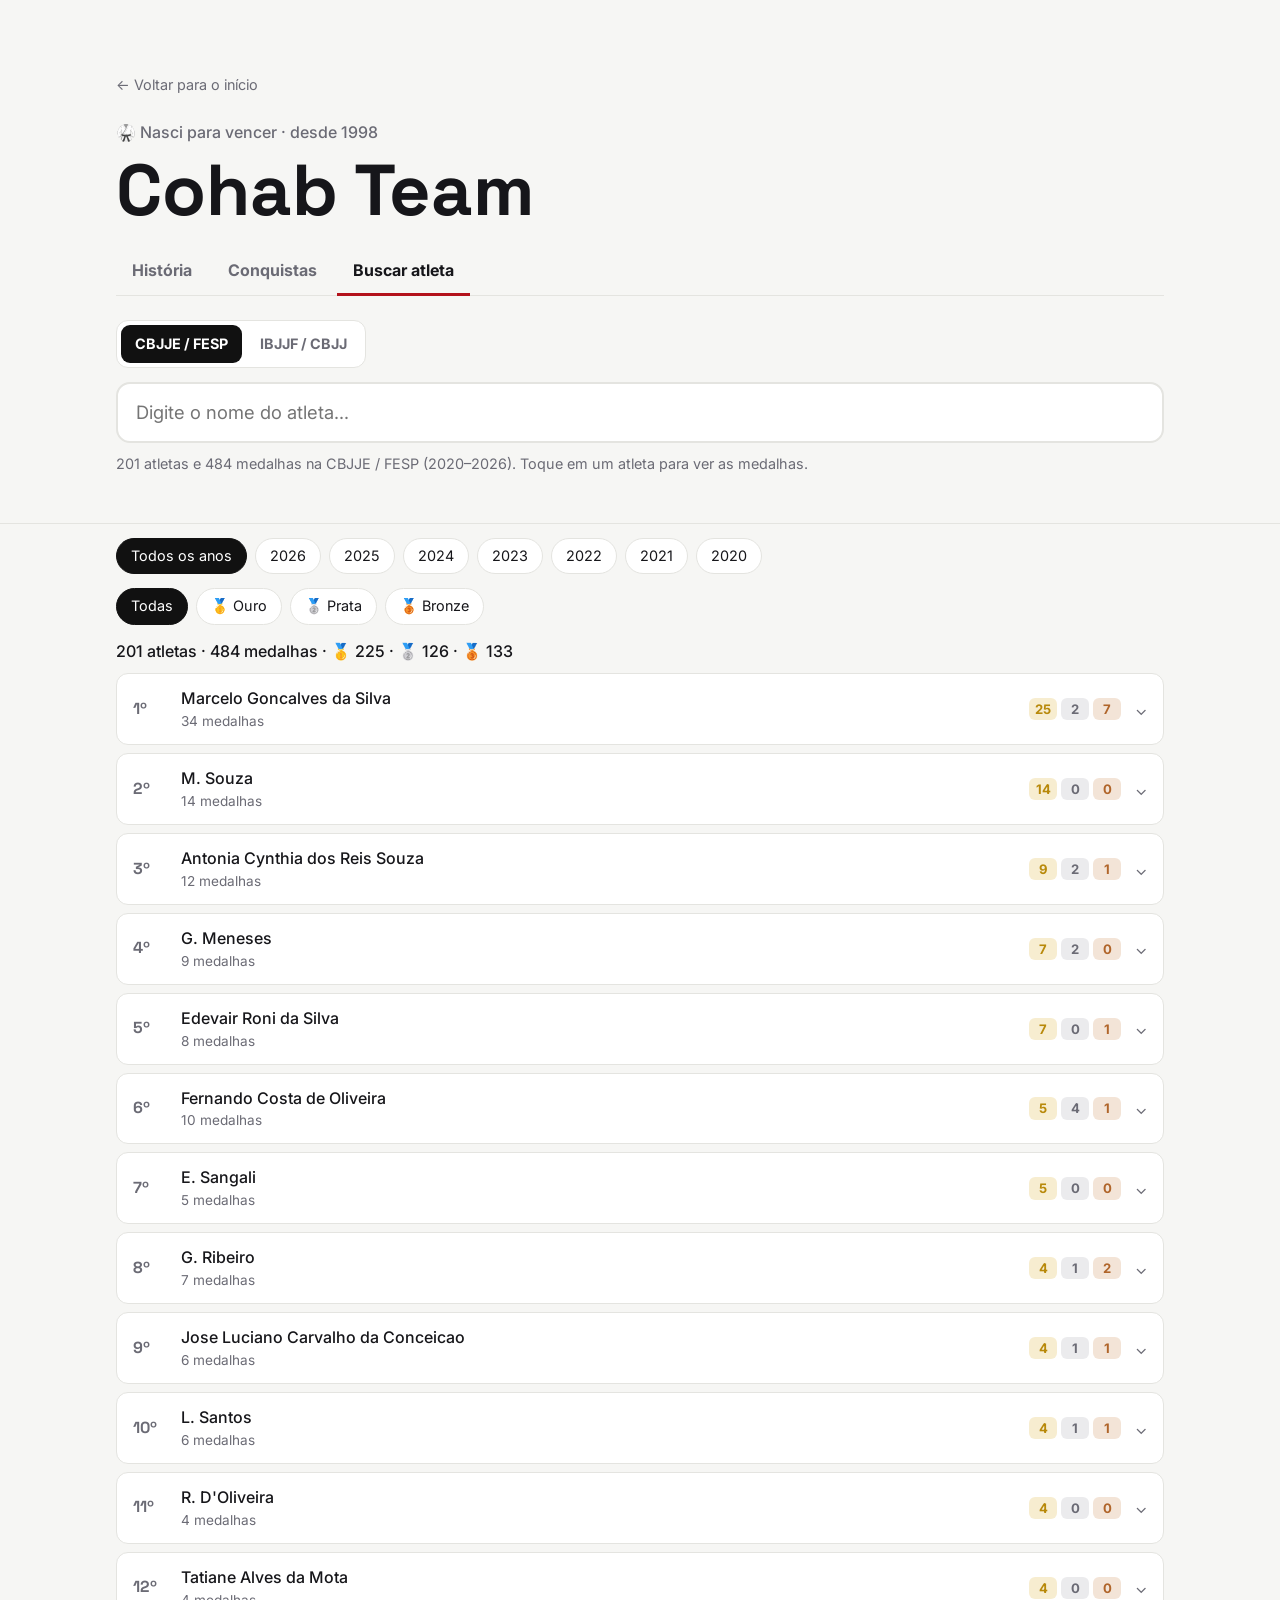
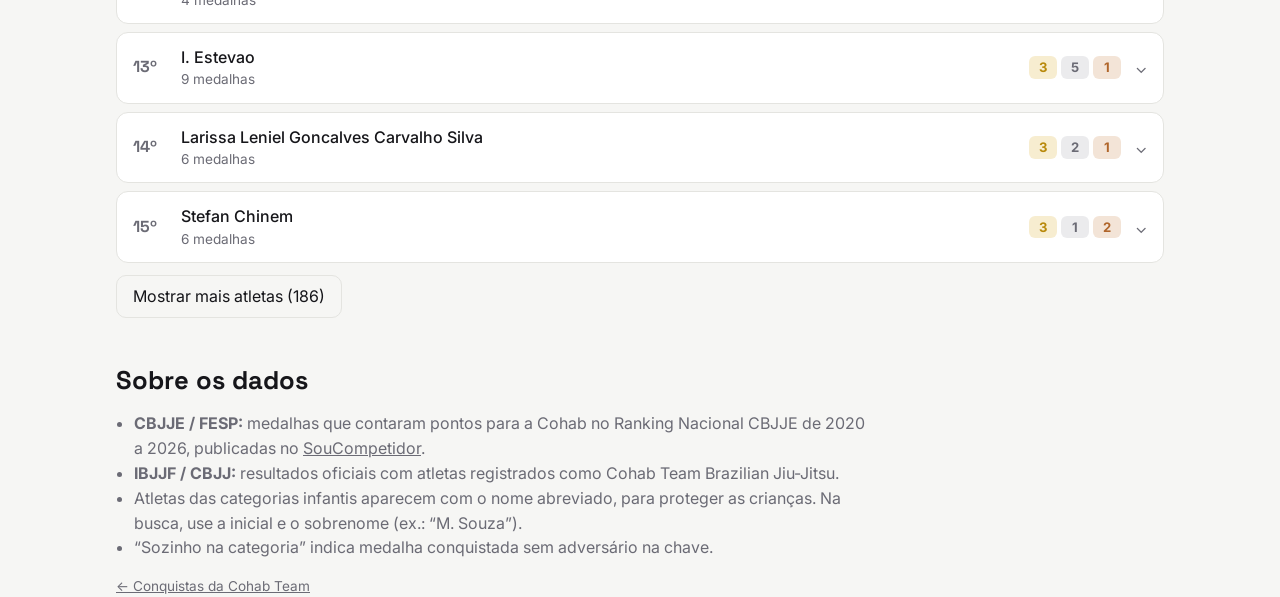
==== atletas.html @ c7e408d5 "Página Minha história, conquistas da Cohab e busca de atletas - historia.html: história pessoal em c" ====
<!doctype html>
<html lang="pt-BR">
<head>
  <meta charset="utf-8">
  <meta name="viewport" content="width=device-width, initial-scale=1">
  <title>Buscar atleta · Cohab Team</title>
  <meta name="description" content="Busque atletas da Cohab Team e veja as medalhas na CBJJE e na IBJJF.">
  <link rel="preconnect" href="https://fonts.googleapis.com">
  <link rel="preconnect" href="https://fonts.gstatic.com" crossorigin>
  <link href="https://fonts.googleapis.com/css2?family=Inter:wght@400;500;700&family=Space+Grotesk:wght@500;700&display=swap" rel="stylesheet">
  <link rel="stylesheet" href="style.css?v=8">
</head>
<body>
  <header class="hero">
    <div class="container">
      <a class="back" href="./">← Voltar para o início</a>
      <p class="eyebrow">🥋 Nasci para vencer · desde 1998</p>
      <h1>Cohab Team</h1>
      <nav class="page-tabs" aria-label="Seções da Cohab Team">
        <a href="cohab.html">História</a>
        <a href="conquistas.html">Conquistas</a>
        <a href="atletas.html" aria-current="page">Buscar atleta</a>
      </nav>

      <div class="source-switch" id="source" role="tablist" aria-label="Federação">
        <button role="tab" data-src="cbjje" aria-selected="true">CBJJE / FESP</button>
        <button role="tab" data-src="ibjjf" aria-selected="false">IBJJF / CBJJ</button>
      </div>

      <label class="big-search">
        <span class="visually-hidden">Nome do atleta</span>
        <input id="q" type="search" placeholder="Digite o nome do atleta…" autocomplete="off">
      </label>
      <p class="muted search-hint" id="hint"></p>
    </div>
  </header>

  <main class="container">
    <div class="chips" id="f-year" role="group" aria-label="Ano"></div>
    <div class="chips" id="f-place" role="group" aria-label="Medalha">
      <button data-v="all" aria-pressed="true">Todas</button>
      <button data-v="1" aria-pressed="false">🥇 Ouro</button>
      <button data-v="2" aria-pressed="false">🥈 Prata</button>
      <button data-v="3" aria-pressed="false">🥉 Bronze</button>
    </div>

    <p class="explorer-summary" id="summary" aria-live="polite"></p>
    <div class="athletes" id="list"></div>
    <button class="more" id="more" hidden>Mostrar mais atletas</button>

    <section class="block sources">
      <h2>Sobre os dados</h2>
      <ul>
        <li><strong>CBJJE / FESP:</strong> medalhas que contaram pontos para a Cohab no Ranking Nacional CBJJE de 2020 a 2026, publicadas no <a href="https://soucompetidor.com.br/pt-br/ranking/lista-organizadores/" target="_blank" rel="noopener">SouCompetidor</a>.</li>
        <li><strong>IBJJF / CBJJ:</strong> resultados oficiais com atletas registrados como Cohab Team Brazilian Jiu-Jitsu.</li>
        <li>Atletas das categorias infantis aparecem com o nome abreviado, para proteger as crianças. Na busca, use a inicial e o sobrenome (ex.: “M. Souza”).</li>
        <li>“Sozinho na categoria” indica medalha conquistada sem adversário na chave.</li>
      </ul>
    </section>
  </main>

  <footer class="container muted">
    <a href="conquistas.html">← Conquistas da Cohab Team</a>
  </footer>

  <script src="atletas.js"></script>
</body>
</html>
---- style.css ----
:root {
  --bg: #f6f6f4;
  --surface: #ffffff;
  --text: #16161a;
  --muted: #6b6b75;
  --border: #e4e4e0;
  --accent: #111111;
  --accent-text: #ffffff;
  --radius: 14px;
}

@media (prefers-color-scheme: dark) {
  :root {
    --bg: #0f0f12;
    --surface: #18181d;
    --text: #ececf1;
    --muted: #9a9aa6;
    --border: #2a2a31;
    --accent: #ececf1;
    --accent-text: #0f0f12;
  }
}

* { box-sizing: border-box; }

body {
  margin: 0;
  background: var(--bg);
  color: var(--text);
  font-family: Inter, system-ui, sans-serif;
  line-height: 1.55;
}

h1, h2, h3 { font-family: "Space Grotesk", Inter, sans-serif; line-height: 1.15; }

a { color: inherit; }

.container { max-width: 1080px; margin: 0 auto; padding: 0 16px; }

.muted { color: var(--muted); }

/* Topo / apresentação */
.hero { padding: 72px 0 48px; border-bottom: 1px solid var(--border); }
.eyebrow { margin: 0; color: var(--muted); font-weight: 500; }
.hero h1 { font-size: clamp(2.5rem, 7vw, 4.5rem); margin: 4px 0 16px; }
.bio { max-width: 680px; font-size: 1.05rem; margin: 0 0 24px; }
.bio p { margin: 0 0 12px; }
.bio p:first-child { font-size: 1.2rem; }
.tags { display: flex; flex-wrap: wrap; gap: 8px; list-style: none; padding: 0; margin: 0; }
.tags a {
  display: inline-block;
  background: var(--surface);
  border: 1px solid var(--border);
  border-radius: 999px;
  padding: 6px 14px;
  font-size: .9rem;
  text-decoration: none;
  transition: border-color .15s ease, transform .15s ease;
}
.tags a:hover { border-color: var(--muted); transform: translateY(-1px); }

.social { display: flex; flex-wrap: wrap; gap: 10px; margin-top: 20px; }
.social a {
  display: inline-flex;
  align-items: center;
  gap: 8px;
  background: var(--accent);
  color: var(--accent-text);
  border-radius: 10px;
  padding: 10px 16px;
  font-weight: 500;
  font-size: .95rem;
  text-decoration: none;
  transition: opacity .15s ease, transform .15s ease;
}
.social a:hover { opacity: .85; transform: translateY(-1px); }
.social svg { width: 18px; height: 18px; fill: currentColor; }

/* Notícias */
.news-head {
  display: flex;
  flex-wrap: wrap;
  align-items: baseline;
  justify-content: space-between;
  gap: 8px;
  margin-top: 40px;
}
.news-head h2 { margin: 0; font-size: 1.8rem; }
.news-head p { margin: 0; font-size: .9rem; }

.filters { display: flex; flex-wrap: wrap; gap: 8px; margin: 20px 0 8px; }
.filters button {
  font: inherit;
  font-size: .9rem;
  cursor: pointer;
  background: var(--surface);
  color: var(--text);
  border: 1px solid var(--border);
  border-radius: 999px;
  padding: 6px 14px;
}
.filters button[aria-pressed="true"] {
  background: var(--accent);
  color: var(--accent-text);
  border-color: var(--accent);
}

.topic h3 { font-size: 1.25rem; margin: 32px 0 12px; }
.topic-links { display: flex; flex-wrap: wrap; gap: 8px 16px; margin: -4px 0 14px; font-size: .9rem; }
.topic-links a { color: var(--muted); text-decoration: underline; text-underline-offset: 3px; }
.topic-links a:hover { color: var(--text); }

.grid {
  display: grid;
  grid-template-columns: repeat(auto-fill, minmax(280px, 1fr));
  gap: 14px;
}

.card {
  display: flex;
  flex-direction: column;
  justify-content: space-between;
  gap: 16px;
  background: var(--surface);
  border: 1px solid var(--border);
  border-radius: var(--radius);
  padding: 18px;
  text-decoration: none;
  transition: transform .15s ease, border-color .15s ease;
}
.card:hover { transform: translateY(-2px); border-color: var(--muted); }
.card h4 { margin: 0; font-size: 1rem; font-weight: 500; }
.card .meta { font-size: .8rem; color: var(--muted); }

footer { padding: 48px 16px; font-size: .85rem; }

/* Página da Cohab Team */
.back { display: inline-block; margin-bottom: 24px; color: var(--muted); text-decoration: none; font-size: .9rem; }
.back:hover { color: var(--text); }
.tags span {
  display: inline-block;
  background: var(--surface);
  border: 1px solid var(--border);
  border-radius: 999px;
  padding: 6px 14px;
  font-size: .9rem;
}

.stats { display: flex; flex-wrap: wrap; gap: 12px; list-style: none; padding: 0; margin: 8px 0 0; }
.stats li {
  flex: 1 1 160px;
  background: var(--surface);
  border: 1px solid var(--border);
  border-radius: var(--radius);
  padding: 16px 18px;
}
.stats strong { display: block; font-family: "Space Grotesk", Inter, sans-serif; font-size: 1.8rem; }
.stats span { color: var(--muted); font-size: .9rem; }

.block { margin-top: 48px; max-width: 760px; }
.block h2 { font-size: 1.6rem; margin: 0 0 12px; }

.timeline { list-style: none; padding: 0; margin: 0; border-left: 2px solid var(--border); }
.timeline li { display: grid; grid-template-columns: 64px 1fr; gap: 12px; padding: 0 0 24px 20px; position: relative; }
.timeline li::before {
  content: "";
  position: absolute;
  left: -7px;
  top: 6px;
  width: 12px;
  height: 12px;
  border-radius: 50%;
  background: var(--accent);
}
.timeline time { font-family: "Space Grotesk", Inter, sans-serif; font-weight: 700; }
.timeline h3 { margin: 0 0 4px; font-size: 1.05rem; }
.timeline p { margin: 0; }

.button {
  display: inline-block;
  background: var(--accent);
  color: var(--accent-text);
  border-radius: 10px;
  padding: 10px 16px;
  font-weight: 500;
  text-decoration: none;
}
.sources ul { padding-left: 18px; color: var(--muted); }
.sources a { color: var(--muted); }

.subhead { font-size: 1.1rem; margin: 24px 0 8px; }
.checklist { padding-left: 0; list-style: none; margin: 0; }
.checklist li { position: relative; padding: 0 0 10px 26px; }
.checklist li::before { content: "🥇"; position: absolute; left: 0; top: 0; font-size: .9rem; }

.videos { display: grid; gap: 20px; }
.video { margin: 0; }
.video-frame {
  position: relative;
  aspect-ratio: 16 / 9;
  border-radius: var(--radius);
  overflow: hidden;
  background: var(--surface);
  border: 1px solid var(--border);
}
.video-frame iframe { position: absolute; inset: 0; width: 100%; height: 100%; border: 0; }
.video figcaption { display: flex; flex-direction: column; margin-top: 8px; }
.video figcaption span { color: var(--muted); font-size: .85rem; }

/* Destaque da Cohab Team na página inicial */
.feature {
  position: relative;
  display: block;
  margin-top: 32px;
  overflow: hidden;
  border-radius: 20px;
  background:
    radial-gradient(120% 140% at 100% 0%, #3a0d0d 0%, transparent 55%),
    linear-gradient(135deg, #141414 0%, #050505 100%);
  color: #f5f5f5;
  text-decoration: none;
  border: 1px solid #2a2a2a;
  transition: transform .2s ease, box-shadow .2s ease;
}
.feature:hover { transform: translateY(-3px); box-shadow: 0 18px 40px rgba(0, 0, 0, .35); }
.feature-body { padding: 32px 28px 28px; }
.feature-eyebrow { margin: 0 0 6px; color: #e2a3a3; font-weight: 500; font-size: .95rem; }
.feature-title {
  margin: 0 0 12px;
  font-family: "Space Grotesk", Inter, sans-serif;
  font-size: clamp(2.4rem, 8vw, 4rem);
  letter-spacing: -.02em;
  line-height: 1;
}
.feature-text { max-width: 620px; margin: 0 0 22px; color: #cfcfcf; font-size: 1.05rem; }
.feature-stats { display: flex; flex-wrap: wrap; gap: 10px 28px; list-style: none; padding: 0; margin: 0 0 24px; }
.feature-stats strong { display: block; font-family: "Space Grotesk", Inter, sans-serif; font-size: 1.8rem; color: #fff; }
.feature-stats span { color: #a8a8a8; font-size: .85rem; }
.feature-cta {
  display: inline-block;
  background: #f5f5f5;
  color: #0a0a0a;
  border-radius: 10px;
  padding: 10px 16px;
  font-weight: 700;
}
.feature:hover .feature-cta { background: #ffffff; }

/* Faixa preta com a ponta vermelha */
.belt { height: 14px; background: #000; border-top: 1px solid #2a2a2a; position: relative; }
.belt span {
  position: absolute;
  right: 12%;
  top: 0;
  bottom: 0;
  width: 18%;
  background: #b3121b;
}

/* Linhagem do jiu-jitsu */
.lineage { list-style: none; padding: 0; margin: 16px 0; display: flex; flex-direction: column; align-items: flex-start; }
.lineage li {
  background: var(--surface);
  border: 1px solid var(--border);
  border-radius: 10px;
  padding: 8px 14px;
  font-weight: 500;
}
.lineage li + li { margin-top: 26px; position: relative; }
.lineage li + li::before {
  content: "↓";
  position: absolute;
  left: 18px;
  top: -24px;
  color: #b3121b;
  font-weight: 700;
}
.lineage .lineage-dan { background: #0a0a0a; color: #fff; border-color: #b3121b; font-weight: 700; }

/* Página Minha história */
.chapter-tag { margin: 0 0 4px; color: var(--muted); font-weight: 500; font-size: .9rem; }
.family { grid-template-columns: repeat(auto-fill, minmax(160px, 1fr)); margin-top: 14px; }
.family .card { gap: 4px; }
.goals li::before { content: "🎯"; }

.story-link {
  display: inline-flex;
  align-items: center;
  gap: 8px;
  margin: 0 0 20px;
  font-weight: 700;
  color: var(--text);
  text-decoration: none;
  border-bottom: 2px solid #b3121b;
  padding-bottom: 2px;
}
.story-link:hover { color: #b3121b; }

/* Abas da Cohab Team */
.page-tabs { display: flex; gap: 4px; margin: 4px 0 24px; border-bottom: 1px solid var(--border); }
.page-tabs a {
  padding: 10px 16px;
  color: var(--muted);
  text-decoration: none;
  font-weight: 700;
  border-bottom: 3px solid transparent;
  margin-bottom: -1px;
}
.page-tabs a:hover { color: var(--text); }
.page-tabs a[aria-current="page"] { color: var(--text); border-bottom-color: #b3121b; }

/* Página de conquistas */
.block.wide { max-width: none; }
.chips { display: flex; flex-wrap: wrap; gap: 8px; margin: 14px 0; }
.chips button {
  font: inherit;
  font-size: .9rem;
  cursor: pointer;
  background: var(--surface);
  color: var(--text);
  border: 1px solid var(--border);
  border-radius: 999px;
  padding: 6px 14px;
}
.chips button[aria-pressed="true"] { background: var(--accent); color: var(--accent-text); border-color: var(--accent); }

.m { display: inline-block; min-width: 28px; text-align: center; border-radius: 6px; padding: 1px 6px; font-weight: 700; font-size: .82rem; }
.m.g { background: #d4a51433; color: #b8890a; }
.m.s { background: #9a9aa633; color: var(--muted); }
.m.b { background: #c27a3a33; color: #b0652a; }
.medal-row { display: inline-flex; gap: 4px; flex-shrink: 0; }

.season-chart { display: flex; align-items: flex-end; gap: 10px; height: 260px; margin-top: 8px; }
.season-col {
  flex: 1;
  height: 100%;
  display: flex;
  flex-direction: column;
  align-items: center;
  justify-content: flex-end;
  gap: 4px;
  background: none;
  border: 0;
  padding: 0;
  cursor: pointer;
  color: var(--text);
  font: inherit;
}
.season-col b { font-family: "Space Grotesk", Inter, sans-serif; font-size: 1rem; }
.season-bar {
  width: 100%;
  max-width: 64px;
  display: flex;
  flex-direction: column-reverse;
  border-radius: 8px 8px 0 0;
  overflow: hidden;
  transition: height .4s ease, opacity .2s ease;
  opacity: .55;
}
.season-col[aria-pressed="true"] .season-bar, .season-col:hover .season-bar { opacity: 1; }
.seg { display: block; min-height: 2px; }
.seg.gold { background: #d4a514; }
.seg.silver { background: #a7a7b0; }
.seg.bronze { background: #c27a3a; }
.season-year { font-weight: 700; font-size: .9rem; }
.season-rank { color: var(--muted); font-size: .78rem; }
.season-detail {
  display: flex;
  flex-wrap: wrap;
  align-items: center;
  gap: 8px 16px;
  margin-top: 16px;
  padding: 14px 18px;
  background: var(--surface);
  border: 1px solid var(--border);
  border-radius: var(--radius);
}
.season-detail span:not(.m):not(.medal-row) { color: var(--muted); }
.season-detail a { margin-left: auto; color: var(--text); font-weight: 500; }

.result-list { display: flex; flex-direction: column; gap: 8px; }
.result {
  display: flex;
  align-items: center;
  gap: 14px;
  padding: 12px 16px;
  background: var(--surface);
  border: 1px solid var(--border);
  border-radius: 12px;
  text-decoration: none;
  transition: border-color .15s ease;
}
.result:hover { border-color: var(--muted); }
.result-pos { font-family: "Space Grotesk", Inter, sans-serif; font-weight: 700; font-size: 1.2rem; min-width: 36px; }
.result-pos.medal { font-size: 1.4rem; }
.result-main { flex: 1; min-width: 0; display: flex; flex-direction: column; }
.result-main strong { font-weight: 500; }
.result-main span { color: var(--muted); font-size: .85rem; }
.tier { color: var(--muted); font-size: .8rem; border: 1px solid var(--border); border-radius: 999px; padding: 2px 10px; flex-shrink: 0; }
.p1 { color: #b8890a; } .p2 { color: var(--muted); } .p3 { color: #b0652a; } .p4 { color: var(--text); }

.rank-grid { grid-template-columns: repeat(auto-fill, minmax(220px, 1fr)); }
.rank-card { gap: 8px; }
.rank-pos { font-family: "Space Grotesk", Inter, sans-serif; font-size: 2rem; font-weight: 700; line-height: 1; }

.search {
  width: 100%;
  font: inherit;
  padding: 10px 14px;
  border-radius: 10px;
  border: 1px solid var(--border);
  background: var(--surface);
  color: var(--text);
}
.explorer-summary { margin: 14px 0 10px; font-weight: 500; }
.more {
  margin-top: 12px;
  font: inherit;
  cursor: pointer;
  background: none;
  color: var(--text);
  border: 1px solid var(--border);
  border-radius: 10px;
  padding: 8px 16px;
}

@media (max-width: 600px) {
  .result { flex-wrap: wrap; row-gap: 6px; }
  .result-main { flex: 1 1 calc(100% - 60px); }
  .result .medal-row, .result .tier { margin-left: 50px; }
  .season-chart { gap: 4px; }
  .season-col b { font-size: .85rem; }
}

/* Busca de atletas */
.visually-hidden { position: absolute; width: 1px; height: 1px; overflow: hidden; clip: rect(0 0 0 0); white-space: nowrap; }
.source-switch {
  display: inline-flex;
  padding: 4px;
  gap: 4px;
  background: var(--surface);
  border: 1px solid var(--border);
  border-radius: 12px;
  margin-bottom: 14px;
}
.source-switch button {
  font: inherit;
  font-weight: 700;
  font-size: .9rem;
  cursor: pointer;
  border: 0;
  border-radius: 9px;
  padding: 8px 14px;
  background: none;
  color: var(--muted);
}
.source-switch button[aria-selected="true"] { background: var(--accent); color: var(--accent-text); }
.big-search input {
  width: 100%;
  font: inherit;
  font-size: 1.15rem;
  padding: 14px 18px;
  border-radius: 14px;
  border: 2px solid var(--border);
  background: var(--surface);
  color: var(--text);
}
.big-search input:focus { outline: none; border-color: #b3121b; }
.search-hint { margin: 10px 0 0; font-size: .9rem; }

.athletes { display: flex; flex-direction: column; gap: 8px; }
.athlete { background: var(--surface); border: 1px solid var(--border); border-radius: 12px; overflow: hidden; }
.athlete-head {
  width: 100%;
  display: flex;
  align-items: center;
  gap: 14px;
  padding: 12px 16px;
  background: none;
  border: 0;
  color: var(--text);
  font: inherit;
  text-align: left;
  cursor: pointer;
}
.athlete-rank { font-family: "Space Grotesk", Inter, sans-serif; font-weight: 700; color: var(--muted); min-width: 34px; }
.chev { color: var(--muted); transition: transform .2s ease; }
.athlete-head[aria-expanded="true"] .chev { transform: rotate(180deg); }
.athlete-body { border-top: 1px solid var(--border); padding: 6px 8px 10px; }
.athlete-medal {
  display: flex;
  align-items: center;
  gap: 12px;
  padding: 8px;
  border-radius: 8px;
  text-decoration: none;
}
.athlete-medal:hover { background: var(--bg); }
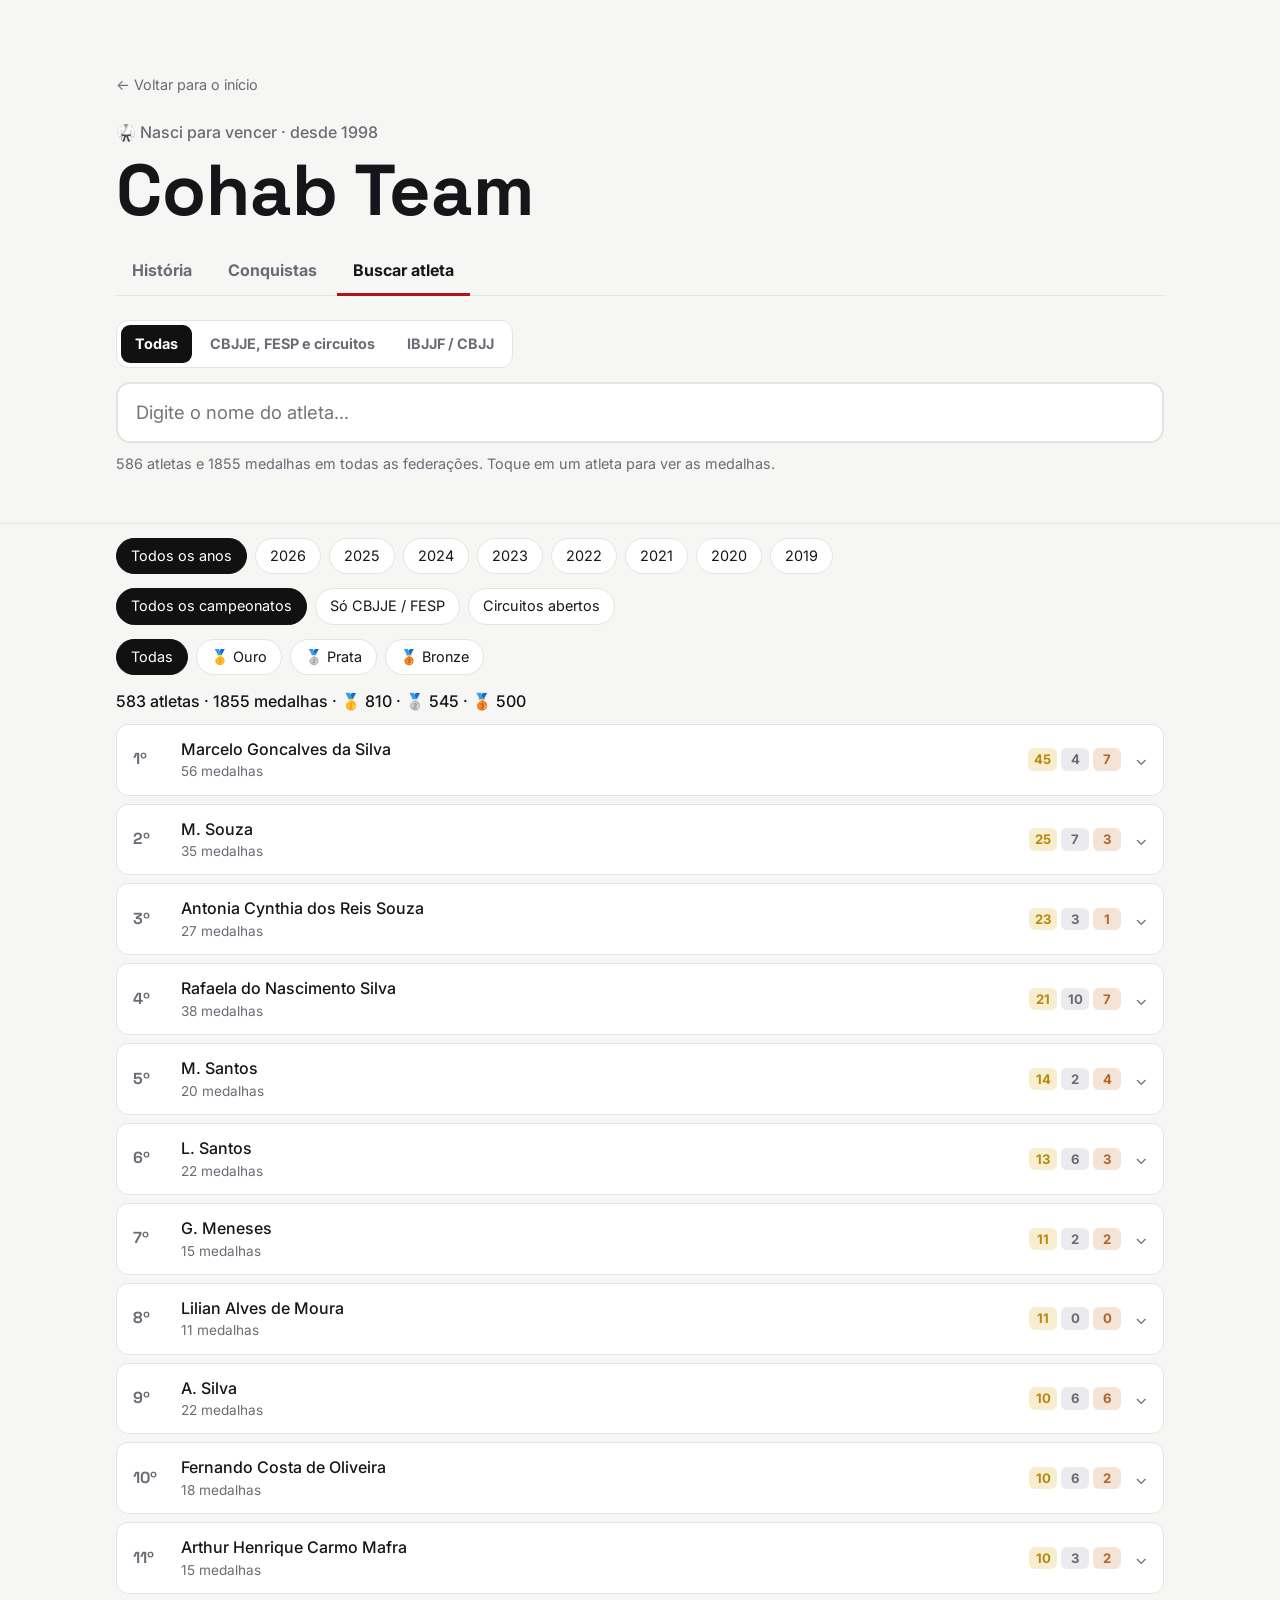
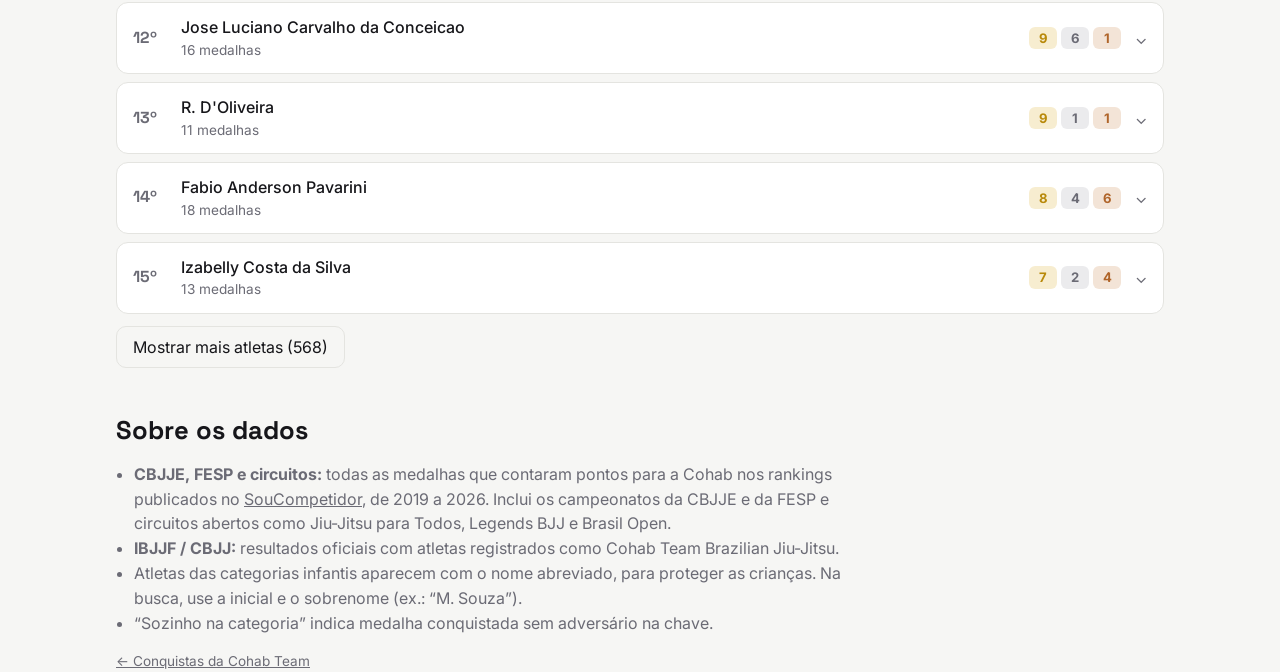
==== commit f8612f18: "Conquistas da Cohab: panorama por ano, federações, ranking de atletas e busca em todas as fontes - N" ====
--- a/atletas.html
+++ b/atletas.html
@@ -8,7 +8,7 @@
   <link rel="preconnect" href="https://fonts.googleapis.com">
   <link rel="preconnect" href="https://fonts.gstatic.com" crossorigin>
   <link href="https://fonts.googleapis.com/css2?family=Inter:wght@400;500;700&family=Space+Grotesk:wght@500;700&display=swap" rel="stylesheet">
-  <link rel="stylesheet" href="style.css?v=8">
+  <link rel="stylesheet" href="style.css?v=9">
 </head>
 <body>
   <header class="hero">
@@ -23,7 +23,8 @@
       </nav>
 
       <div class="source-switch" id="source" role="tablist" aria-label="Federação">
-        <button role="tab" data-src="cbjje" aria-selected="true">CBJJE / FESP</button>
+        <button role="tab" data-src="all" aria-selected="true">Todas</button>
+        <button role="tab" data-src="cbjje" aria-selected="false">CBJJE, FESP e circuitos</button>
         <button role="tab" data-src="ibjjf" aria-selected="false">IBJJF / CBJJ</button>
       </div>
 
@@ -37,6 +38,11 @@
 
   <main class="container">
     <div class="chips" id="f-year" role="group" aria-label="Ano"></div>
+    <div class="chips" id="f-circuit" role="group" aria-label="Circuito">
+      <button data-v="all" aria-pressed="true">Todos os campeonatos</button>
+      <button data-v="CBJJE / FESP" aria-pressed="false">Só CBJJE / FESP</button>
+      <button data-v="Circuitos abertos" aria-pressed="false">Circuitos abertos</button>
+    </div>
     <div class="chips" id="f-place" role="group" aria-label="Medalha">
       <button data-v="all" aria-pressed="true">Todas</button>
       <button data-v="1" aria-pressed="false">🥇 Ouro</button>
@@ -51,7 +57,7 @@
     <section class="block sources">
       <h2>Sobre os dados</h2>
       <ul>
-        <li><strong>CBJJE / FESP:</strong> medalhas que contaram pontos para a Cohab no Ranking Nacional CBJJE de 2020 a 2026, publicadas no <a href="https://soucompetidor.com.br/pt-br/ranking/lista-organizadores/" target="_blank" rel="noopener">SouCompetidor</a>.</li>
+        <li><strong>CBJJE, FESP e circuitos:</strong> todas as medalhas que contaram pontos para a Cohab nos rankings publicados no <a href="https://soucompetidor.com.br/pt-br/ranking/lista-organizadores/" target="_blank" rel="noopener">SouCompetidor</a>, de 2019 a 2026. Inclui os campeonatos da CBJJE e da FESP e circuitos abertos como Jiu-Jitsu para Todos, Legends BJJ e Brasil Open.</li>
         <li><strong>IBJJF / CBJJ:</strong> resultados oficiais com atletas registrados como Cohab Team Brazilian Jiu-Jitsu.</li>
         <li>Atletas das categorias infantis aparecem com o nome abreviado, para proteger as crianças. Na busca, use a inicial e o sobrenome (ex.: “M. Souza”).</li>
         <li>“Sozinho na categoria” indica medalha conquistada sem adversário na chave.</li>
--- a/style.css
+++ b/style.css
@@ -496,3 +496,79 @@
   text-decoration: none;
 }
 .athlete-medal:hover { background: var(--bg); }
+
+/* Panorama e painéis das conquistas */
+.src-chip { display: inline-flex; align-items: center; gap: 8px; }
+.src-chip[aria-pressed="false"] { opacity: .45; text-decoration: line-through; }
+.src-chip[aria-pressed="true"] { background: var(--surface) !important; color: var(--text) !important; border-color: var(--c) !important; }
+.dot { display: inline-block; width: 10px; height: 10px; border-radius: 50%; background: var(--c); flex-shrink: 0; }
+.ov-chart { display: flex; align-items: flex-end; gap: 10px; height: 280px; margin-top: 8px; }
+.ov-chart .season-bar { opacity: .75; }
+.ov-item { display: inline-flex; align-items: center; gap: 8px; color: var(--muted); }
+
+.fed-grid { display: grid; grid-template-columns: repeat(auto-fill, minmax(180px, 1fr)); gap: 12px; }
+.fed-card {
+  display: flex;
+  flex-direction: column;
+  align-items: flex-start;
+  gap: 4px;
+  text-align: left;
+  font: inherit;
+  color: var(--text);
+  cursor: pointer;
+  background: var(--surface);
+  border: 1px solid var(--border);
+  border-top: 4px solid var(--c);
+  border-radius: var(--radius);
+  padding: 16px;
+  transition: transform .15s ease, border-color .15s ease;
+}
+.fed-card:hover { transform: translateY(-2px); }
+.fed-card strong { font-family: "Space Grotesk", Inter, sans-serif; font-size: 2rem; line-height: 1.1; }
+.fed-name { font-weight: 700; }
+.fed-sub { color: var(--muted); font-size: .85rem; margin-bottom: 6px; }
+
+.leaderboard { list-style: none; padding: 0; margin: 0; display: flex; flex-direction: column; gap: 6px; }
+.leader {
+  display: flex;
+  align-items: center;
+  gap: 14px;
+  padding: 10px 16px;
+  background: var(--surface);
+  border: 1px solid var(--border);
+  border-radius: 12px;
+  text-decoration: none;
+}
+.leader:hover { border-color: var(--muted); }
+.leader-bar { display: block; height: 6px; margin-top: 6px; background: var(--border); border-radius: 99px; overflow: hidden; }
+.leader-bar i { display: block; height: 100%; background: #d4a514; border-radius: 99px; }
+
+.panel-tabs {
+  position: sticky;
+  top: 0;
+  z-index: 5;
+  display: flex;
+  gap: 6px;
+  overflow-x: auto;
+  margin: 48px 0 0;
+  padding: 10px 0;
+  background: var(--bg);
+  border-bottom: 1px solid var(--border);
+  scrollbar-width: none;
+}
+.panel-tabs button {
+  flex-shrink: 0;
+  font: inherit;
+  font-weight: 700;
+  font-size: .9rem;
+  cursor: pointer;
+  border: 1px solid var(--border);
+  border-radius: 999px;
+  padding: 8px 16px;
+  background: var(--surface);
+  color: var(--muted);
+}
+.panel-tabs button[aria-selected="true"] { background: var(--accent); color: var(--accent-text); border-color: var(--accent); }
+.panel { scroll-margin-top: 70px; }
+.panel-tabs + .panel, .panel-tabs ~ .panel { margin-top: 24px; }
+@media (max-width: 600px) { .ov-chart { gap: 4px; height: 220px; } .ov-chart .season-col b { font-size: .75rem; } }
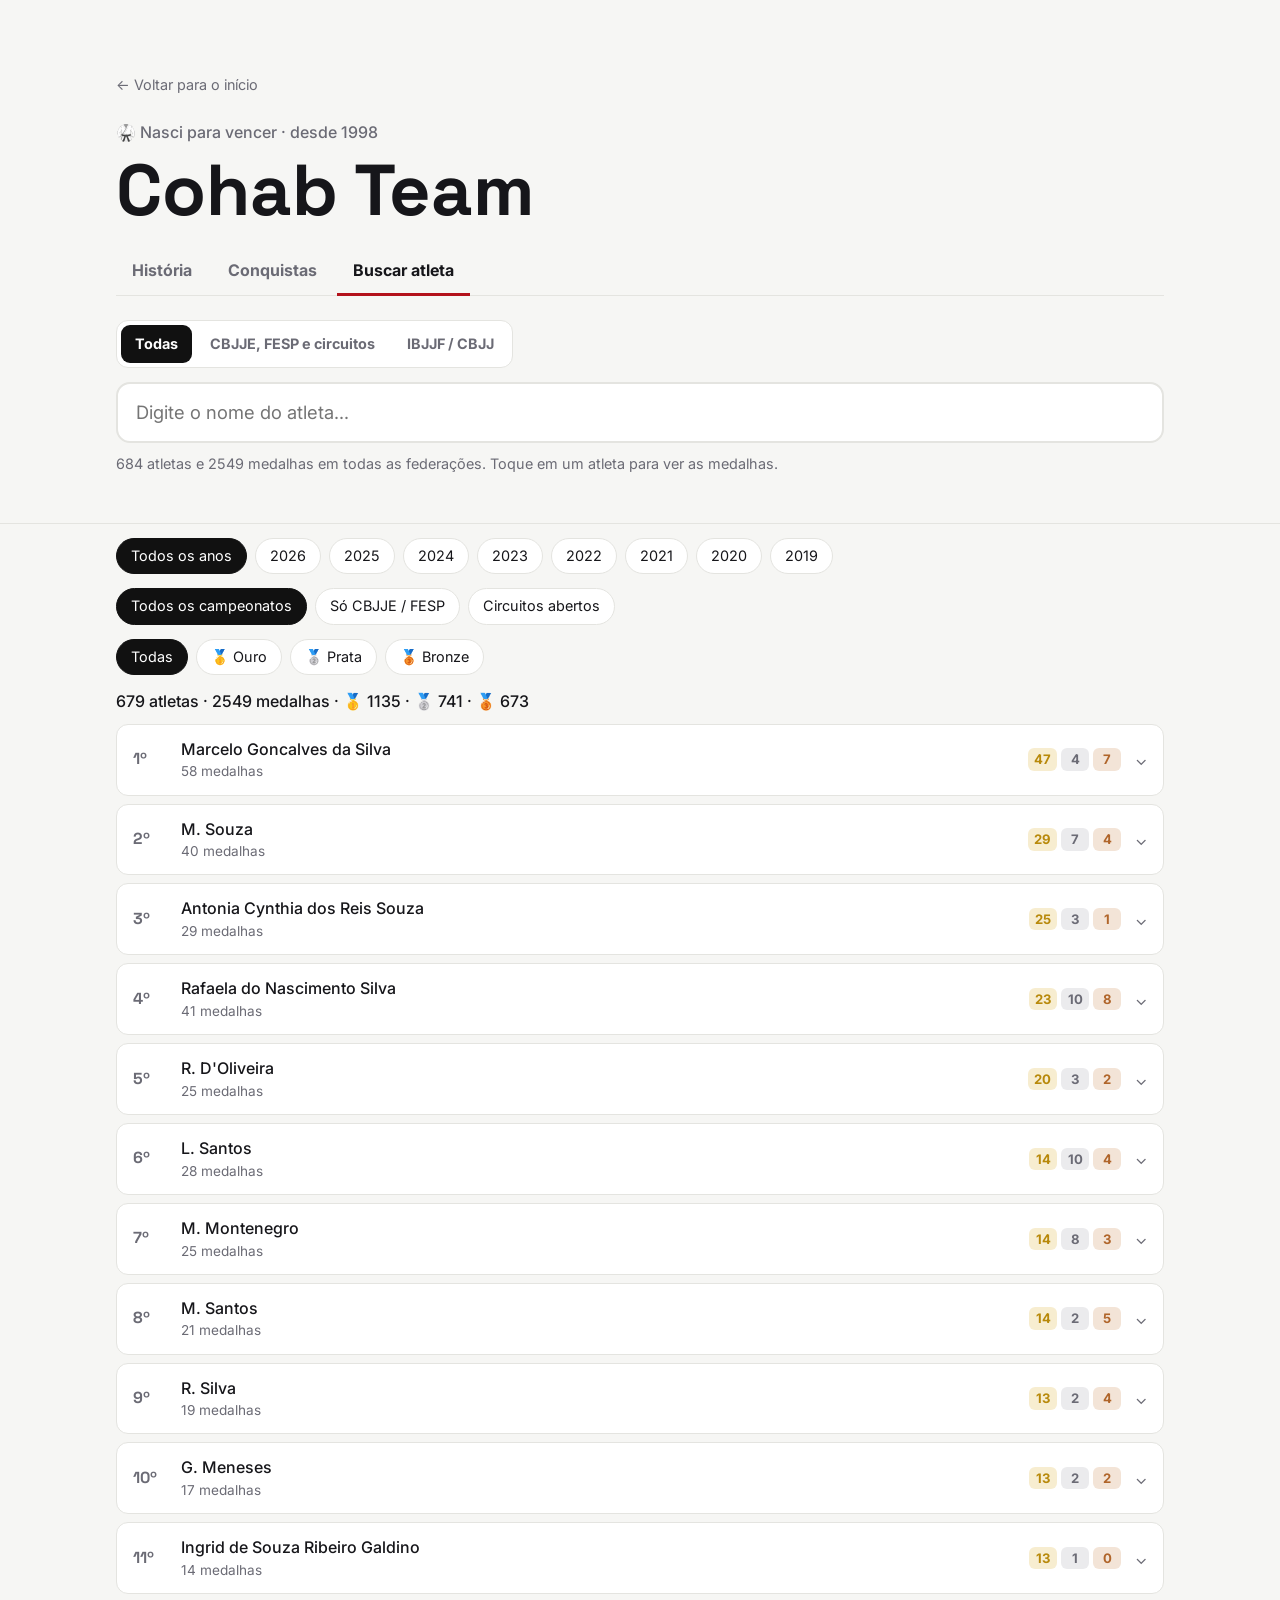
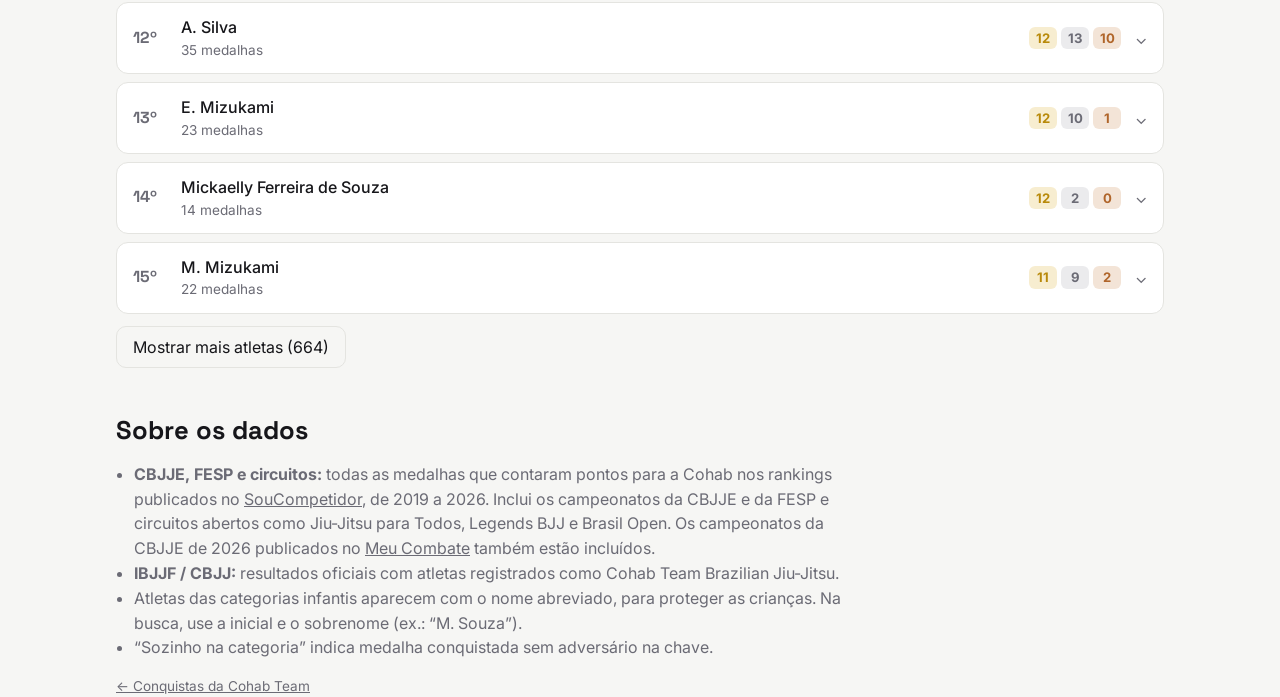
==== commit 1cae5de4: "Conquistas da Cohab: campeonatos da CBJJE de 2026 no Meu Combate - Pan-Americano, BJJ Internacional," ====
--- a/atletas.html
+++ b/atletas.html
@@ -8,7 +8,7 @@
   <link rel="preconnect" href="https://fonts.googleapis.com">
   <link rel="preconnect" href="https://fonts.gstatic.com" crossorigin>
   <link href="https://fonts.googleapis.com/css2?family=Inter:wght@400;500;700&family=Space+Grotesk:wght@500;700&display=swap" rel="stylesheet">
-  <link rel="stylesheet" href="style.css?v=9">
+  <link rel="stylesheet" href="style.css?v=10">
 </head>
 <body>
   <header class="hero">
@@ -57,7 +57,7 @@
     <section class="block sources">
       <h2>Sobre os dados</h2>
       <ul>
-        <li><strong>CBJJE, FESP e circuitos:</strong> todas as medalhas que contaram pontos para a Cohab nos rankings publicados no <a href="https://soucompetidor.com.br/pt-br/ranking/lista-organizadores/" target="_blank" rel="noopener">SouCompetidor</a>, de 2019 a 2026. Inclui os campeonatos da CBJJE e da FESP e circuitos abertos como Jiu-Jitsu para Todos, Legends BJJ e Brasil Open.</li>
+        <li><strong>CBJJE, FESP e circuitos:</strong> todas as medalhas que contaram pontos para a Cohab nos rankings publicados no <a href="https://soucompetidor.com.br/pt-br/ranking/lista-organizadores/" target="_blank" rel="noopener">SouCompetidor</a>, de 2019 a 2026. Inclui os campeonatos da CBJJE e da FESP e circuitos abertos como Jiu-Jitsu para Todos, Legends BJJ e Brasil Open. Os campeonatos da CBJJE de 2026 publicados no <a href="https://www.meucombate.com.br/cbjje/rankings/" target="_blank" rel="noopener">Meu Combate</a> também estão incluídos.</li>
         <li><strong>IBJJF / CBJJ:</strong> resultados oficiais com atletas registrados como Cohab Team Brazilian Jiu-Jitsu.</li>
         <li>Atletas das categorias infantis aparecem com o nome abreviado, para proteger as crianças. Na busca, use a inicial e o sobrenome (ex.: “M. Souza”).</li>
         <li>“Sozinho na categoria” indica medalha conquistada sem adversário na chave.</li>
--- a/style.css
+++ b/style.css
@@ -572,3 +572,4 @@
 .panel { scroll-margin-top: 70px; }
 .panel-tabs + .panel, .panel-tabs ~ .panel { margin-top: 24px; }
 @media (max-width: 600px) { .ov-chart { gap: 4px; height: 220px; } .ov-chart .season-col b { font-size: .75rem; } }
+.result-main .note-line { color: #b8890a; font-size: .8rem; margin-top: 2px; }
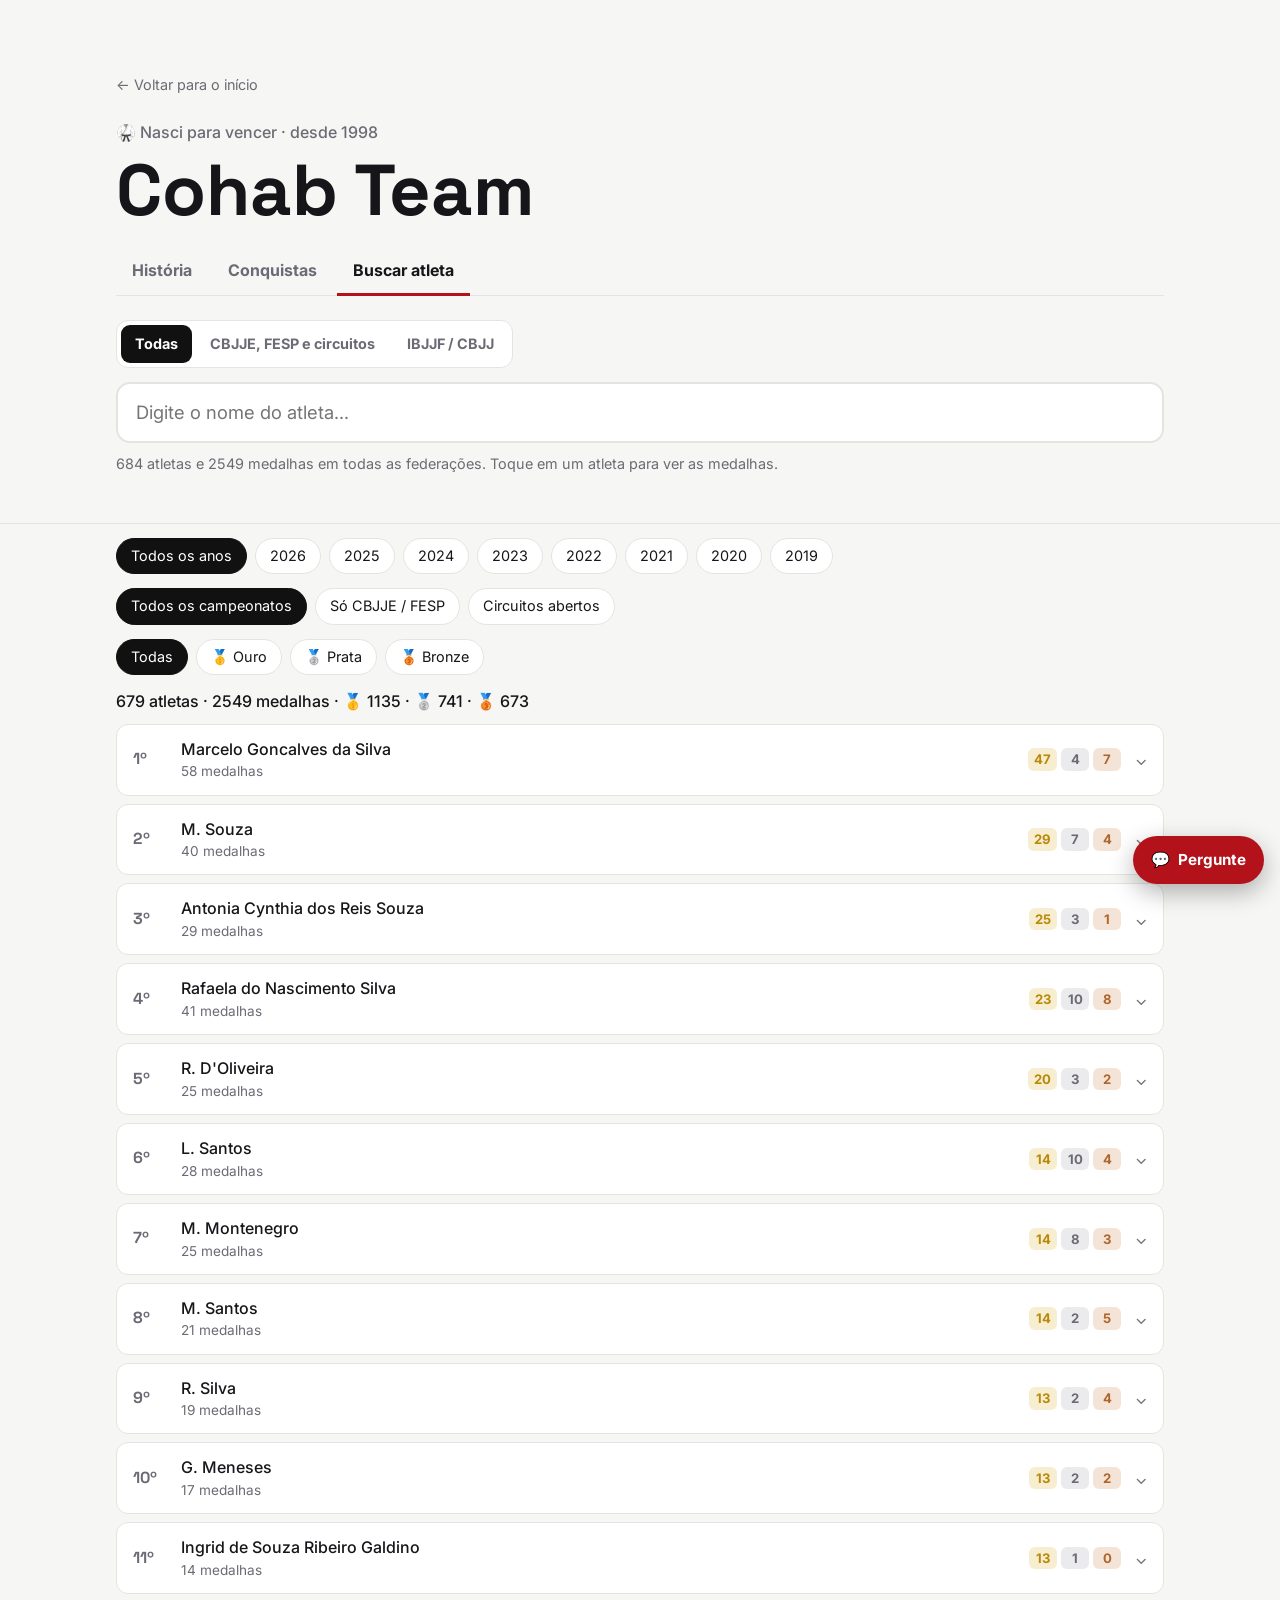
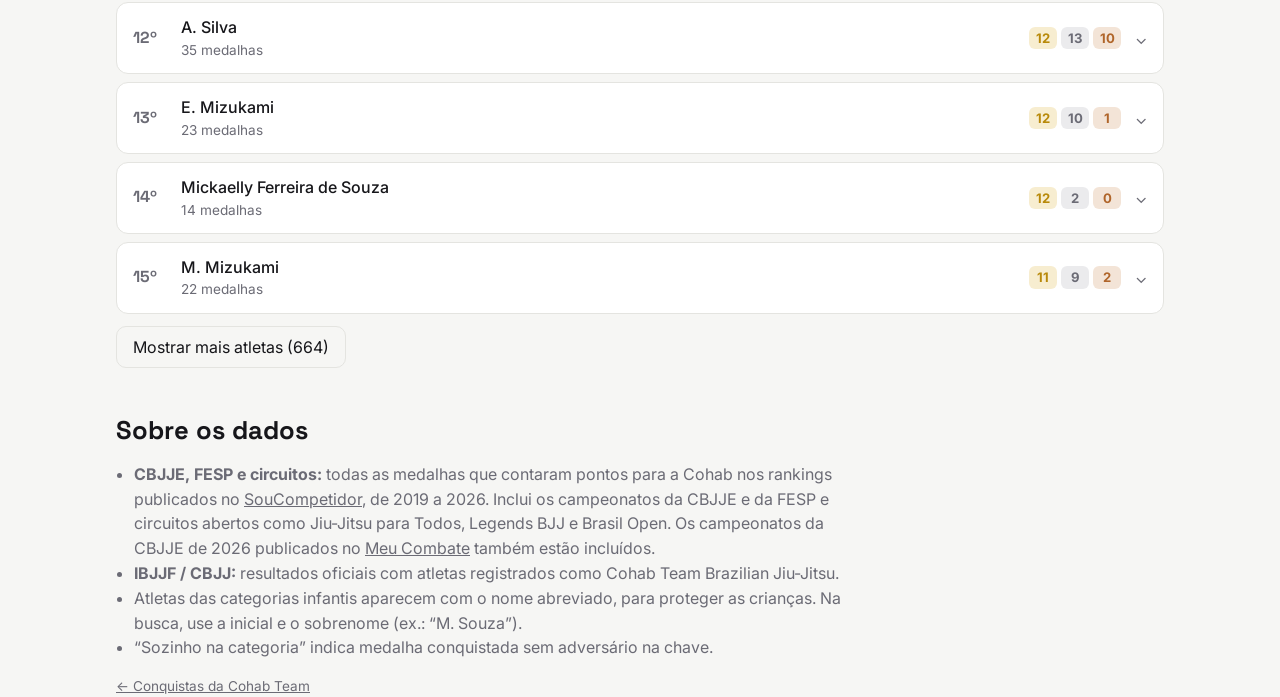
==== commit 49ac8bd4: "Assistente de perguntas gratuito em todas as páginas Responde no navegador com os dados do próprio s" ====
--- a/atletas.html
+++ b/atletas.html
@@ -8,7 +8,7 @@
   <link rel="preconnect" href="https://fonts.googleapis.com">
   <link rel="preconnect" href="https://fonts.gstatic.com" crossorigin>
   <link href="https://fonts.googleapis.com/css2?family=Inter:wght@400;500;700&family=Space+Grotesk:wght@500;700&display=swap" rel="stylesheet">
-  <link rel="stylesheet" href="style.css?v=10">
+  <link rel="stylesheet" href="style.css?v=11">
 </head>
 <body>
   <header class="hero">
@@ -70,5 +70,6 @@
   </footer>
 
   <script src="atletas.js"></script>
+  <script src="chat.js?v=1" defer></script>
 </body>
 </html>
--- a/style.css
+++ b/style.css
@@ -573,3 +573,37 @@
 .panel-tabs + .panel, .panel-tabs ~ .panel { margin-top: 24px; }
 @media (max-width: 600px) { .ov-chart { gap: 4px; height: 220px; } .ov-chart .season-col b { font-size: .75rem; } }
 .result-main .note-line { color: #b8890a; font-size: .8rem; margin-top: 2px; }
+
+/* Assistente de perguntas */
+.chatbot { position: fixed; right: 16px; bottom: 16px; z-index: 50; font-size: .95rem; }
+.chat-toggle {
+  display: inline-flex; align-items: center; gap: 8px;
+  font: inherit; font-weight: 700; cursor: pointer;
+  background: #b3121b; color: #fff; border: 0; border-radius: 999px;
+  padding: 12px 18px; box-shadow: 0 8px 24px rgba(0, 0, 0, .3);
+}
+.chat-toggle[aria-expanded="true"] { display: none; }
+.chat-panel {
+  width: min(380px, calc(100vw - 32px));
+  height: min(560px, calc(100vh - 32px));
+  display: flex; flex-direction: column;
+  background: var(--surface); color: var(--text);
+  border: 1px solid var(--border); border-radius: 18px;
+  box-shadow: 0 16px 48px rgba(0, 0, 0, .35); overflow: hidden;
+}
+.chat-panel[hidden] { display: none; }
+.chat-head { display: flex; justify-content: space-between; align-items: center; padding: 12px 16px; background: #0a0a0a; color: #fff; border-bottom: 3px solid #b3121b; }
+.chat-close { font: inherit; font-size: 1.4rem; line-height: 1; background: none; border: 0; color: #fff; cursor: pointer; }
+.chat-log { flex: 1; overflow-y: auto; padding: 14px; display: flex; flex-direction: column; gap: 8px; }
+.chat-msg { max-width: 88%; padding: 9px 12px; border-radius: 14px; line-height: 1.45; }
+.chat-msg.bot { background: var(--bg); border: 1px solid var(--border); align-self: flex-start; border-bottom-left-radius: 4px; }
+.chat-msg.user { background: var(--accent); color: var(--accent-text); align-self: flex-end; border-bottom-right-radius: 4px; }
+.chat-msg a { color: #b3121b; font-weight: 500; }
+.chat-suggest { display: flex; gap: 6px; overflow-x: auto; padding: 0 12px 8px; scrollbar-width: none; }
+.chat-suggest button {
+  flex-shrink: 0; font: inherit; font-size: .8rem; cursor: pointer;
+  background: var(--bg); color: var(--text); border: 1px solid var(--border); border-radius: 999px; padding: 5px 10px;
+}
+.chat-form { display: flex; gap: 6px; padding: 10px; border-top: 1px solid var(--border); }
+.chat-form input { flex: 1; min-width: 0; font: inherit; padding: 9px 12px; border-radius: 10px; border: 1px solid var(--border); background: var(--bg); color: var(--text); }
+.chat-form button { font: inherit; font-weight: 700; cursor: pointer; background: #b3121b; color: #fff; border: 0; border-radius: 10px; padding: 0 14px; }
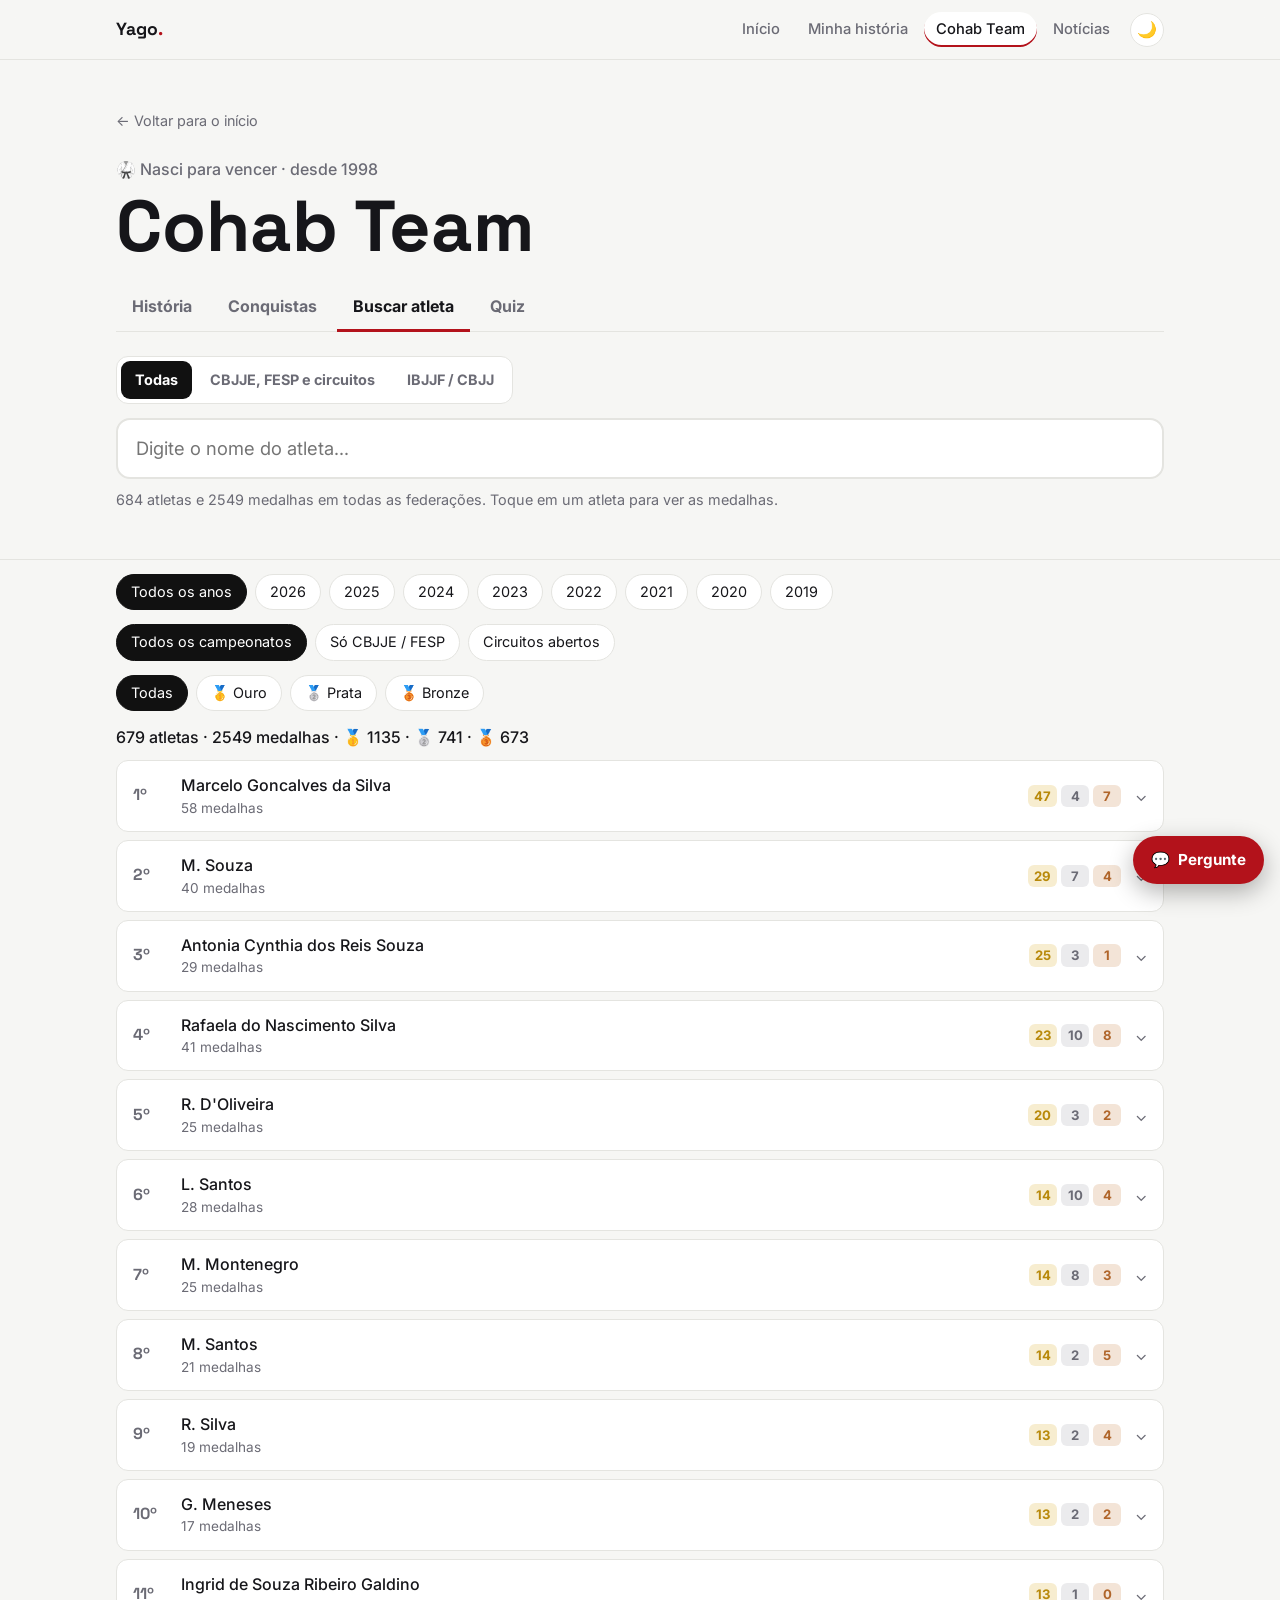
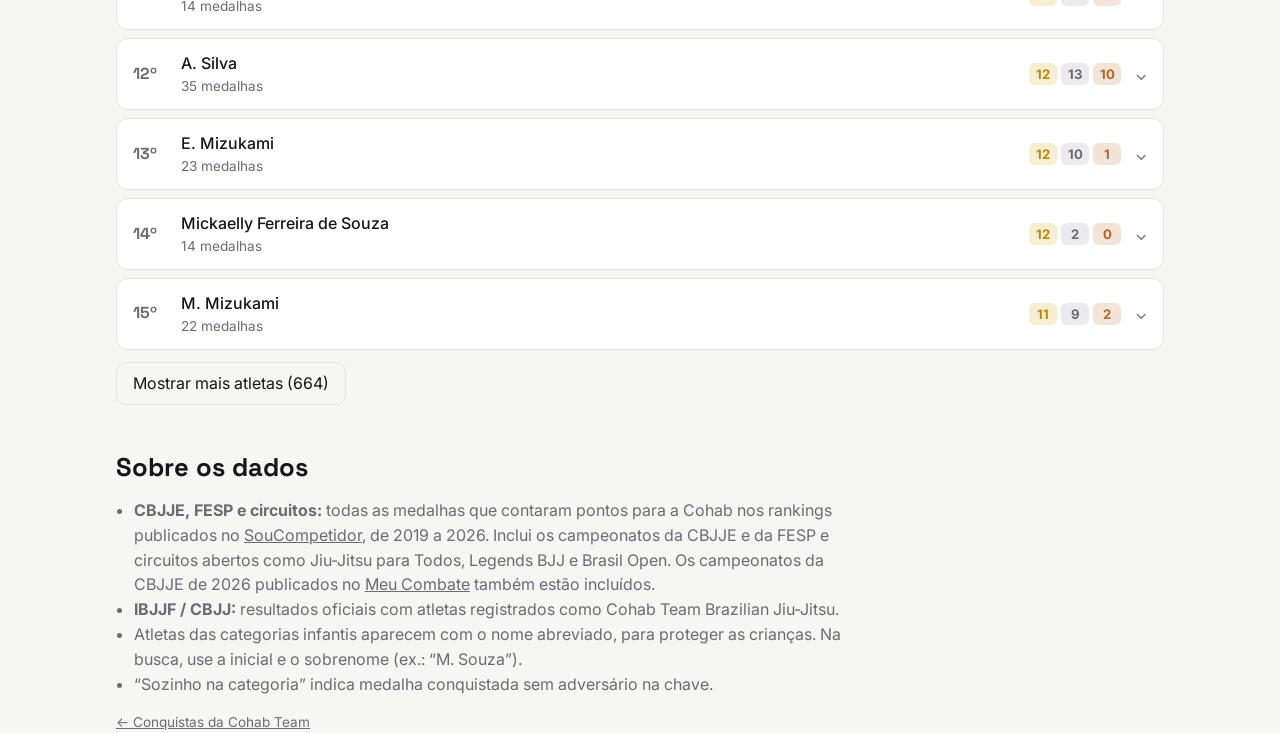
==== commit b2203a16: "Interações: tema claro/escuro, quiz da Cohab, faixa da jornada, notícias salvas e mais - Aba Notícia" ====
--- a/atletas.html
+++ b/atletas.html
@@ -8,9 +8,19 @@
   <link rel="preconnect" href="https://fonts.googleapis.com">
   <link rel="preconnect" href="https://fonts.gstatic.com" crossorigin>
   <link href="https://fonts.googleapis.com/css2?family=Inter:wght@400;500;700&family=Space+Grotesk:wght@500;700&display=swap" rel="stylesheet">
-  <link rel="stylesheet" href="style.css?v=11">
+  <link rel="stylesheet" href="style.css?v=16">
+  <script>try{var t=localStorage.getItem("tema");if(t)document.documentElement.dataset.theme=t}catch(e){}</script>
 </head>
 <body>
+  <nav class="site-nav" aria-label="Navegação do site">
+    <div class="container">
+      <a class="site-logo" href="./">Yago<span>.</span></a>
+      <a href="./">Início</a>
+      <a href="historia.html">Minha história</a>
+      <a href="cohab.html" aria-current="page">Cohab Team</a>
+      <a href="noticias.html">Notícias</a>
+    </div>
+  </nav>
   <header class="hero">
     <div class="container">
       <a class="back" href="./">← Voltar para o início</a>
@@ -20,6 +30,7 @@
         <a href="cohab.html">História</a>
         <a href="conquistas.html">Conquistas</a>
         <a href="atletas.html" aria-current="page">Buscar atleta</a>
+        <a href="quiz.html">Quiz</a>
       </nav>
 
       <div class="source-switch" id="source" role="tablist" aria-label="Federação">
@@ -70,6 +81,7 @@
   </footer>
 
   <script src="atletas.js"></script>
-  <script src="chat.js?v=1" defer></script>
+  <script src="chat.js?v=3" defer></script>
+  <script src="fx.js?v=2" defer></script>
 </body>
 </html>
--- a/style.css
+++ b/style.css
@@ -10,7 +10,7 @@
 }
 
 @media (prefers-color-scheme: dark) {
-  :root {
+  :root:not([data-theme="light"]) {
     --bg: #0f0f12;
     --surface: #18181d;
     --text: #ececf1;
@@ -19,6 +19,15 @@
     --accent: #ececf1;
     --accent-text: #0f0f12;
   }
+}
+:root[data-theme="dark"] {
+  --bg: #0f0f12;
+  --surface: #18181d;
+  --text: #ececf1;
+  --muted: #9a9aa6;
+  --border: #2a2a31;
+  --accent: #ececf1;
+  --accent-text: #0f0f12;
 }
 
 * { box-sizing: border-box; }
@@ -607,3 +616,133 @@
 .chat-form { display: flex; gap: 6px; padding: 10px; border-top: 1px solid var(--border); }
 .chat-form input { flex: 1; min-width: 0; font: inherit; padding: 9px 12px; border-radius: 10px; border: 1px solid var(--border); background: var(--bg); color: var(--text); }
 .chat-form button { font: inherit; font-weight: 700; cursor: pointer; background: #b3121b; color: #fff; border: 0; border-radius: 10px; padding: 0 14px; }
+
+/* Menu do site */
+.site-nav {
+  position: sticky;
+  top: 0;
+  z-index: 40;
+  background: color-mix(in srgb, var(--bg) 88%, transparent);
+  backdrop-filter: blur(10px);
+  border-bottom: 1px solid var(--border);
+}
+.site-nav .container { display: flex; align-items: center; gap: 4px; overflow-x: auto; scrollbar-width: none; padding-top: 10px; padding-bottom: 10px; }
+.site-nav a {
+  flex-shrink: 0;
+  padding: 6px 12px;
+  border-radius: 999px;
+  color: var(--muted);
+  font-weight: 500;
+  font-size: .92rem;
+  text-decoration: none;
+  transition: color .15s ease, background .15s ease;
+}
+.site-nav a:hover { color: var(--text); background: var(--surface); }
+.site-nav a[aria-current="page"] { color: var(--text); background: var(--surface); box-shadow: inset 0 -2px 0 #b3121b; }
+.site-nav .site-logo { font-family: "Space Grotesk", Inter, sans-serif; font-weight: 700; font-size: 1.1rem; color: var(--text); margin-right: auto; padding-left: 0; }
+.site-nav .site-logo span { color: #b3121b; }
+.site-nav .site-logo:hover { background: none; }
+.hero { padding-top: 48px; }
+.panel-tabs { top: 57px; }
+
+/* Página de notícias e prévia na inicial */
+.news-hero { padding-bottom: 32px; }
+.news-hero .bio { margin-bottom: 8px; }
+.teaser-grid { margin-top: 16px; }
+.news-tag { display: inline-block; align-self: flex-start; font-size: .75rem; font-weight: 700; color: #b3121b; text-transform: uppercase; letter-spacing: .04em; }
+.news-more { margin-top: 18px; }
+@media (max-width: 600px) {
+  .site-nav .container { gap: 0; justify-content: space-between; }
+  .site-nav a { padding: 6px 7px; font-size: .82rem; }
+  .site-nav .site-logo { display: none; }
+  .theme-toggle { width: 30px; height: 30px; font-size: .9rem; }
+}
+
+
+/* Interações do site (fx.js) */
+.reveal { opacity: 0; transform: translateY(14px); transition: opacity .45s ease, transform .45s ease; }
+.reveal.is-in { opacity: 1; transform: none; }
+@media (prefers-reduced-motion: reduce) {
+  .reveal { opacity: 1; transform: none; transition: none; }
+  * { scroll-behavior: auto !important; }
+}
+
+.read-progress { position: fixed; top: 0; left: 0; height: 3px; width: 100%; z-index: 60; background: #b3121b; transform-origin: 0 50%; transform: scaleX(0); pointer-events: none; }
+
+.theme-toggle {
+  flex-shrink: 0; font: inherit; cursor: pointer; margin-left: 4px;
+  width: 34px; height: 34px; border-radius: 50%;
+  background: var(--surface); color: var(--text); border: 1px solid var(--border);
+  display: inline-grid; place-items: center; font-size: 1rem;
+}
+.theme-toggle:hover { border-color: var(--muted); }
+
+.toast {
+  position: fixed; left: 50%; bottom: 84px; z-index: 70;
+  transform: translate(-50%, 20px); opacity: 0;
+  background: #0a0a0a; color: #fff; border: 2px solid #b3121b;
+  padding: 12px 20px; border-radius: 999px; font-weight: 700;
+  transition: opacity .25s ease, transform .25s ease; pointer-events: none;
+}
+.toast.show { opacity: 1; transform: translate(-50%, 0); }
+
+.share-btn {
+  flex-shrink: 0; font: inherit; font-size: .8rem; cursor: pointer;
+  background: none; color: var(--muted); border: 1px solid var(--border);
+  border-radius: 999px; padding: 4px 10px;
+}
+.share-btn:hover { color: var(--text); border-color: var(--muted); }
+
+/* Faixa da jornada (Minha história) */
+.journey { position: sticky; top: 55px; z-index: 30; background: color-mix(in srgb, var(--bg) 88%, transparent); backdrop-filter: blur(10px); border-bottom: 1px solid var(--border); }
+.journey-inner { display: flex; align-items: center; gap: 14px; padding-top: 8px; padding-bottom: 8px; }
+.journey-belt { position: relative; flex: 1; height: 14px; border-radius: 3px; overflow: hidden; background: #f2f2f2; border: 1px solid #cfcfcf; }
+.belt-fill { position: absolute; inset: 0; background: #1f4fbf; transform-origin: 0 50%; transform: scaleX(0); transition: transform .12s linear; }
+.belt-tip { position: absolute; top: 0; bottom: 0; right: 10%; width: 14%; background: #111; }
+.journey-label { flex-shrink: 0; min-width: 150px; text-align: right; font-size: .85rem; font-weight: 700; color: var(--muted); transition: color .3s ease; }
+.journey-label.is-blue { color: #3b6ee8; }
+@media (max-width: 600px) { .journey-label { min-width: 0; font-size: .75rem; } .journey { top: 49px; } }
+@media (prefers-reduced-motion: reduce) { .belt-fill { transition: none; } }
+
+/* Quiz da Cohab */
+.quiz { max-width: 640px; margin: 32px auto 0; background: var(--surface); border: 1px solid var(--border); border-radius: 18px; padding: 24px; }
+.quiz-start h2 { margin: 0 0 8px; font-size: 1.6rem; }
+.quiz-go { margin-top: 12px; font: inherit; font-weight: 700; border: 0; cursor: pointer; }
+.quiz-head { display: flex; justify-content: space-between; font-size: .9rem; }
+.quiz-score { font-weight: 700; color: #1a9a5c; }
+.quiz-bar { height: 6px; background: var(--border); border-radius: 99px; margin: 10px 0 18px; overflow: hidden; }
+.quiz-bar i { display: block; height: 100%; background: #b3121b; transition: width .3s ease; }
+.quiz-q { font-size: 1.3rem; margin: 0 0 14px; }
+.quiz-options { display: grid; gap: 8px; }
+.quiz-option {
+  font: inherit; text-align: left; cursor: pointer; padding: 12px 14px; border-radius: 12px;
+  background: var(--bg); color: var(--text); border: 1px solid var(--border);
+  transition: border-color .15s ease, background .15s ease;
+}
+.quiz-option:hover:not(:disabled) { border-color: var(--muted); }
+.quiz-option:disabled { cursor: default; }
+.quiz-option.right { border-color: #1a9a5c; background: #1a9a5c22; font-weight: 700; }
+.quiz-option.wrong { border-color: #b3121b; background: #b3121b22; }
+.quiz-why { min-height: 1.5em; margin: 14px 0 0; color: var(--muted); }
+.quiz-next { margin-top: 12px; font: inherit; font-weight: 700; border: 0; cursor: pointer; }
+.quiz-result { text-align: center; }
+.quiz-result h2 { font-size: 2rem; margin: 4px 0 14px; }
+.quiz-belt { position: relative; height: 26px; max-width: 360px; margin: 0 auto 16px; border-radius: 4px; border: 1px solid #0003; }
+.quiz-belt span { position: absolute; top: 0; bottom: 0; right: 12%; width: 18%; background: #111; }
+.quiz-belt[style*="#111111"] span { background: #b3121b; }
+.quiz-actions { display: flex; flex-wrap: wrap; justify-content: center; gap: 8px; margin-top: 16px; }
+.quiz-actions .button { font: inherit; font-weight: 700; border: 0; cursor: pointer; }
+.quiz-actions a.share-btn { text-decoration: none; display: inline-flex; align-items: center; }
+
+/* Notícias: busca e salvar */
+.news-search { margin-top: 24px; }
+.news-card { position: relative; display: flex; }
+.news-card .card { flex: 1; padding-right: 48px; }
+.save-btn {
+  position: absolute; top: 10px; right: 10px; width: 34px; height: 34px;
+  display: grid; place-items: center; font-size: 1.1rem; cursor: pointer;
+  background: var(--bg); color: var(--muted); border: 1px solid var(--border); border-radius: 50%;
+}
+.save-btn[aria-pressed="true"] { color: #d4a514; border-color: #d4a514; }
+.save-btn:hover { color: #d4a514; }
+@media (max-width: 600px) { .result .share-btn { margin-left: 50px; } }
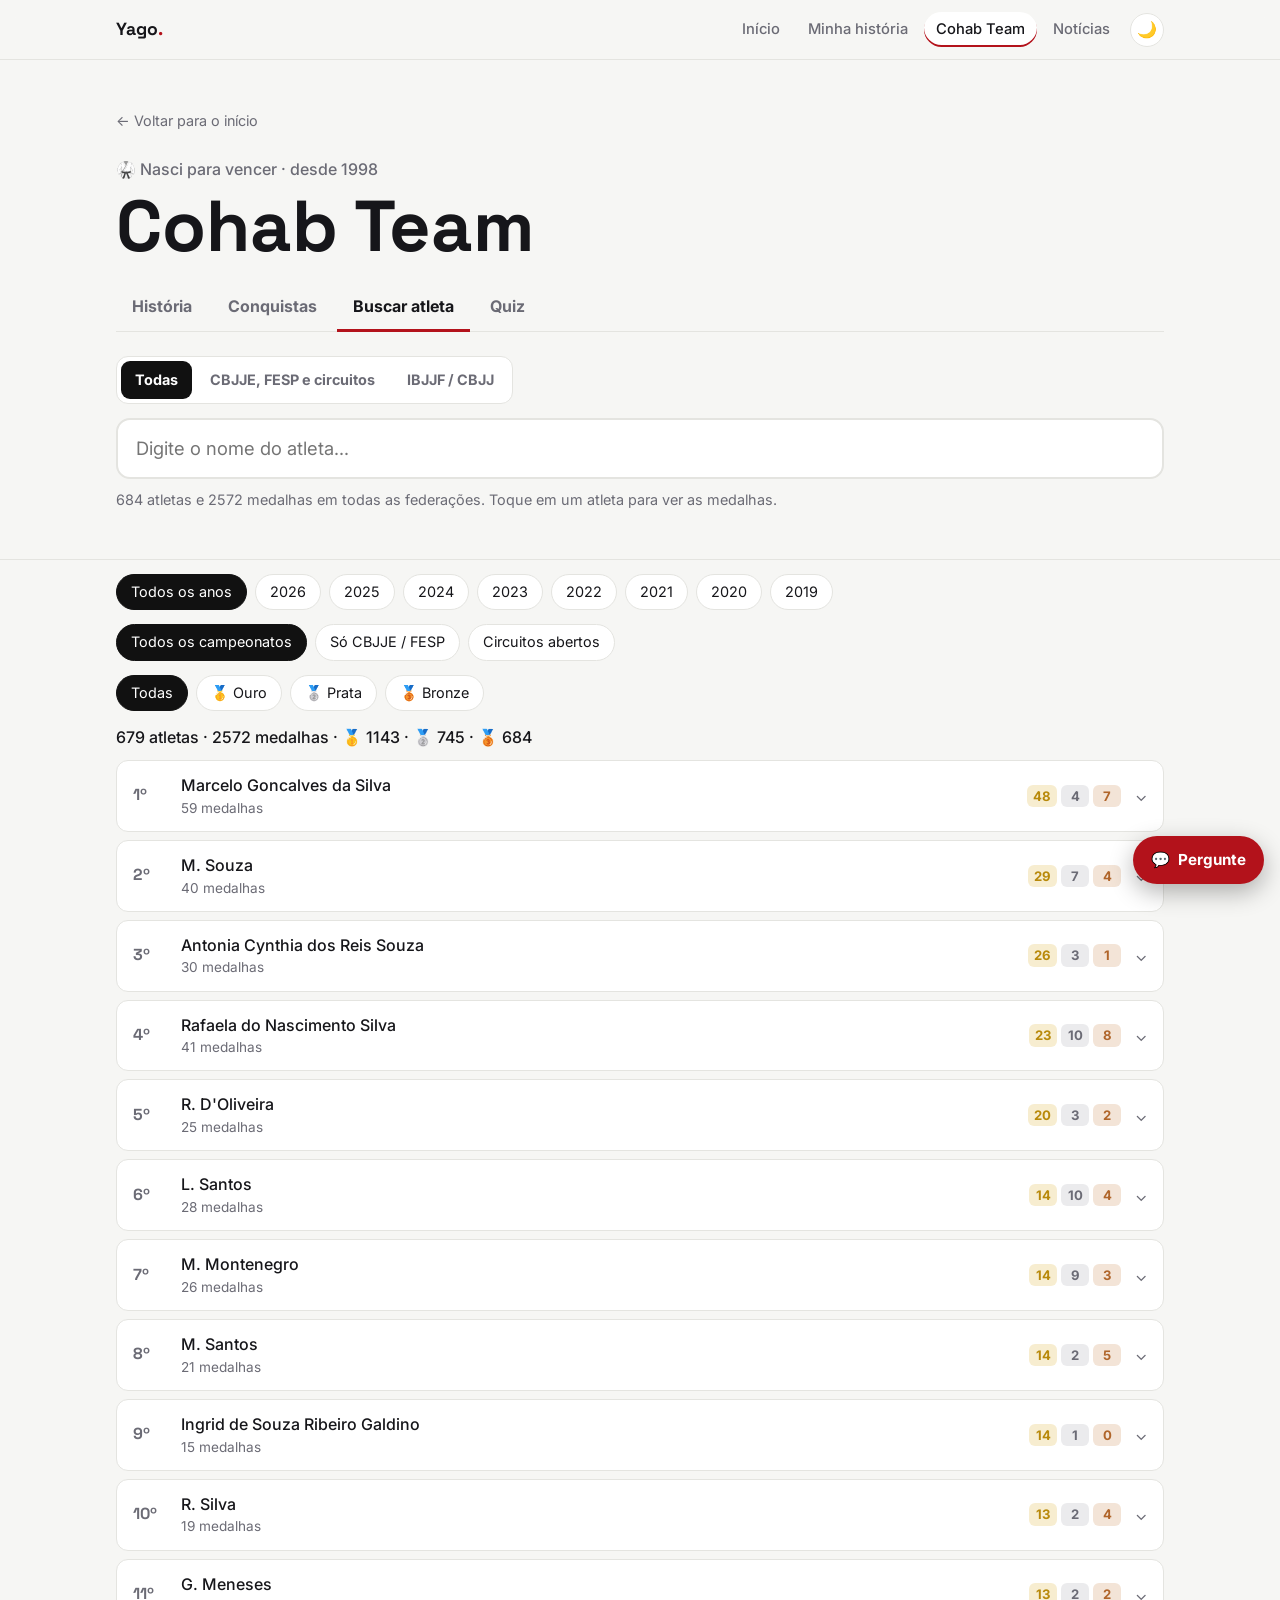
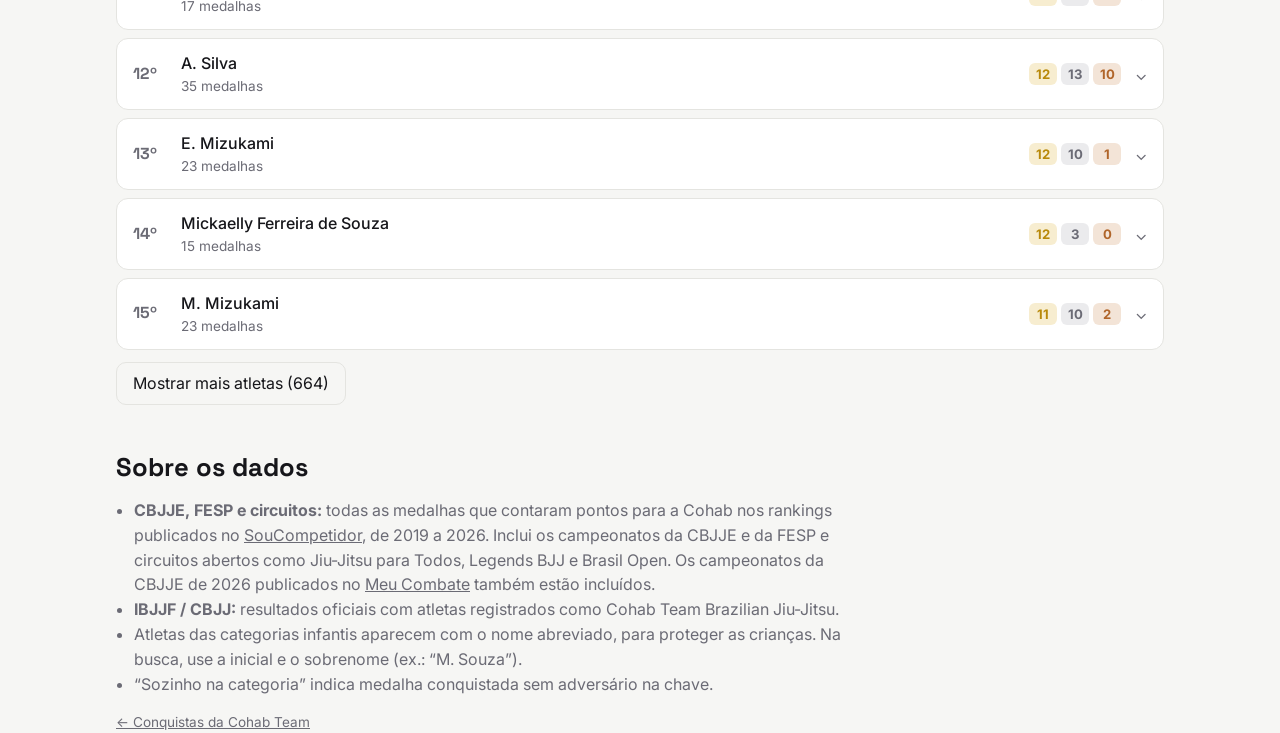
==== commit ff92e6d1: "Adiciona favicon em todas as páginas Co-Authored-By: Claude Opus 5.5 <noreply@anthropic.com>" ====
--- a/atletas.html
+++ b/atletas.html
@@ -4,6 +4,7 @@
   <meta charset="utf-8">
   <meta name="viewport" content="width=device-width, initial-scale=1">
   <title>Buscar atleta · Cohab Team</title>
+  <link rel="icon" href="assets/favicon.svg" type="image/svg+xml">
   <meta name="description" content="Busque atletas da Cohab Team e veja as medalhas na CBJJE e na IBJJF.">
   <link rel="preconnect" href="https://fonts.googleapis.com">
   <link rel="preconnect" href="https://fonts.gstatic.com" crossorigin>
